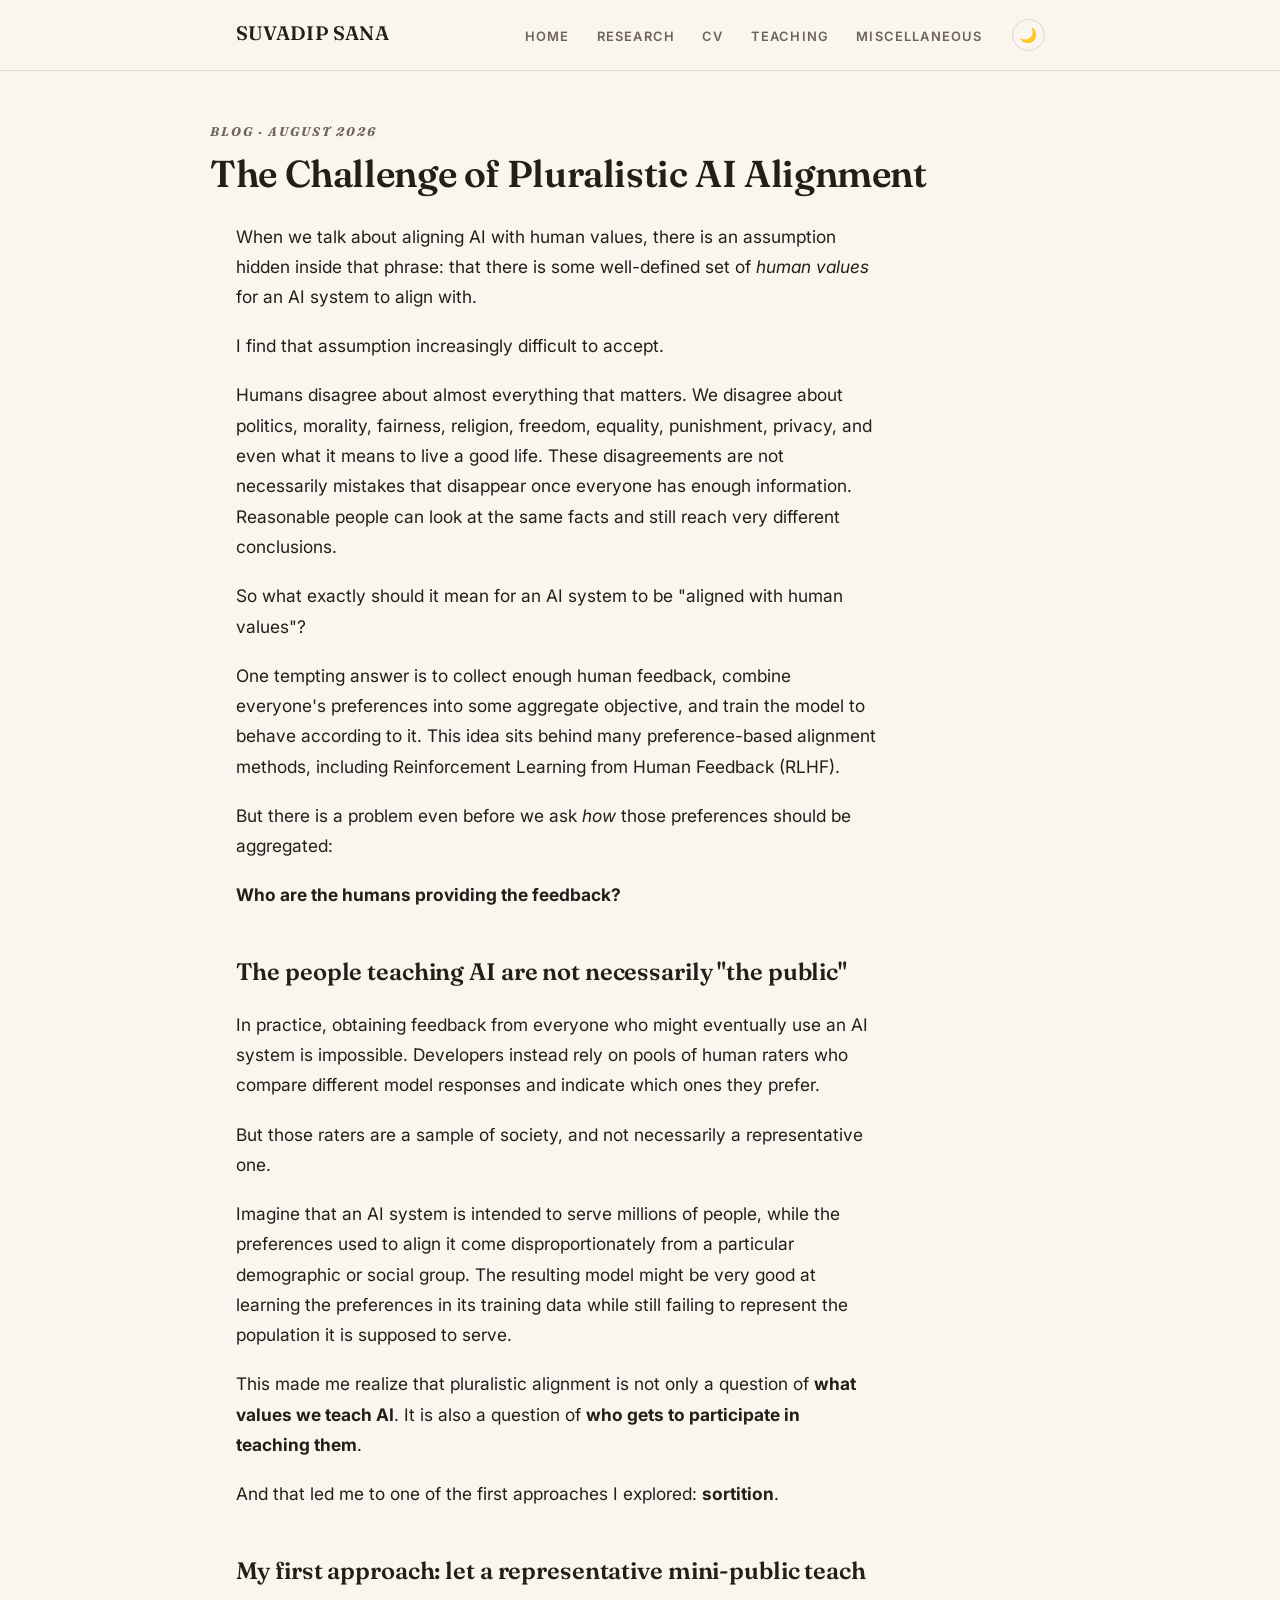
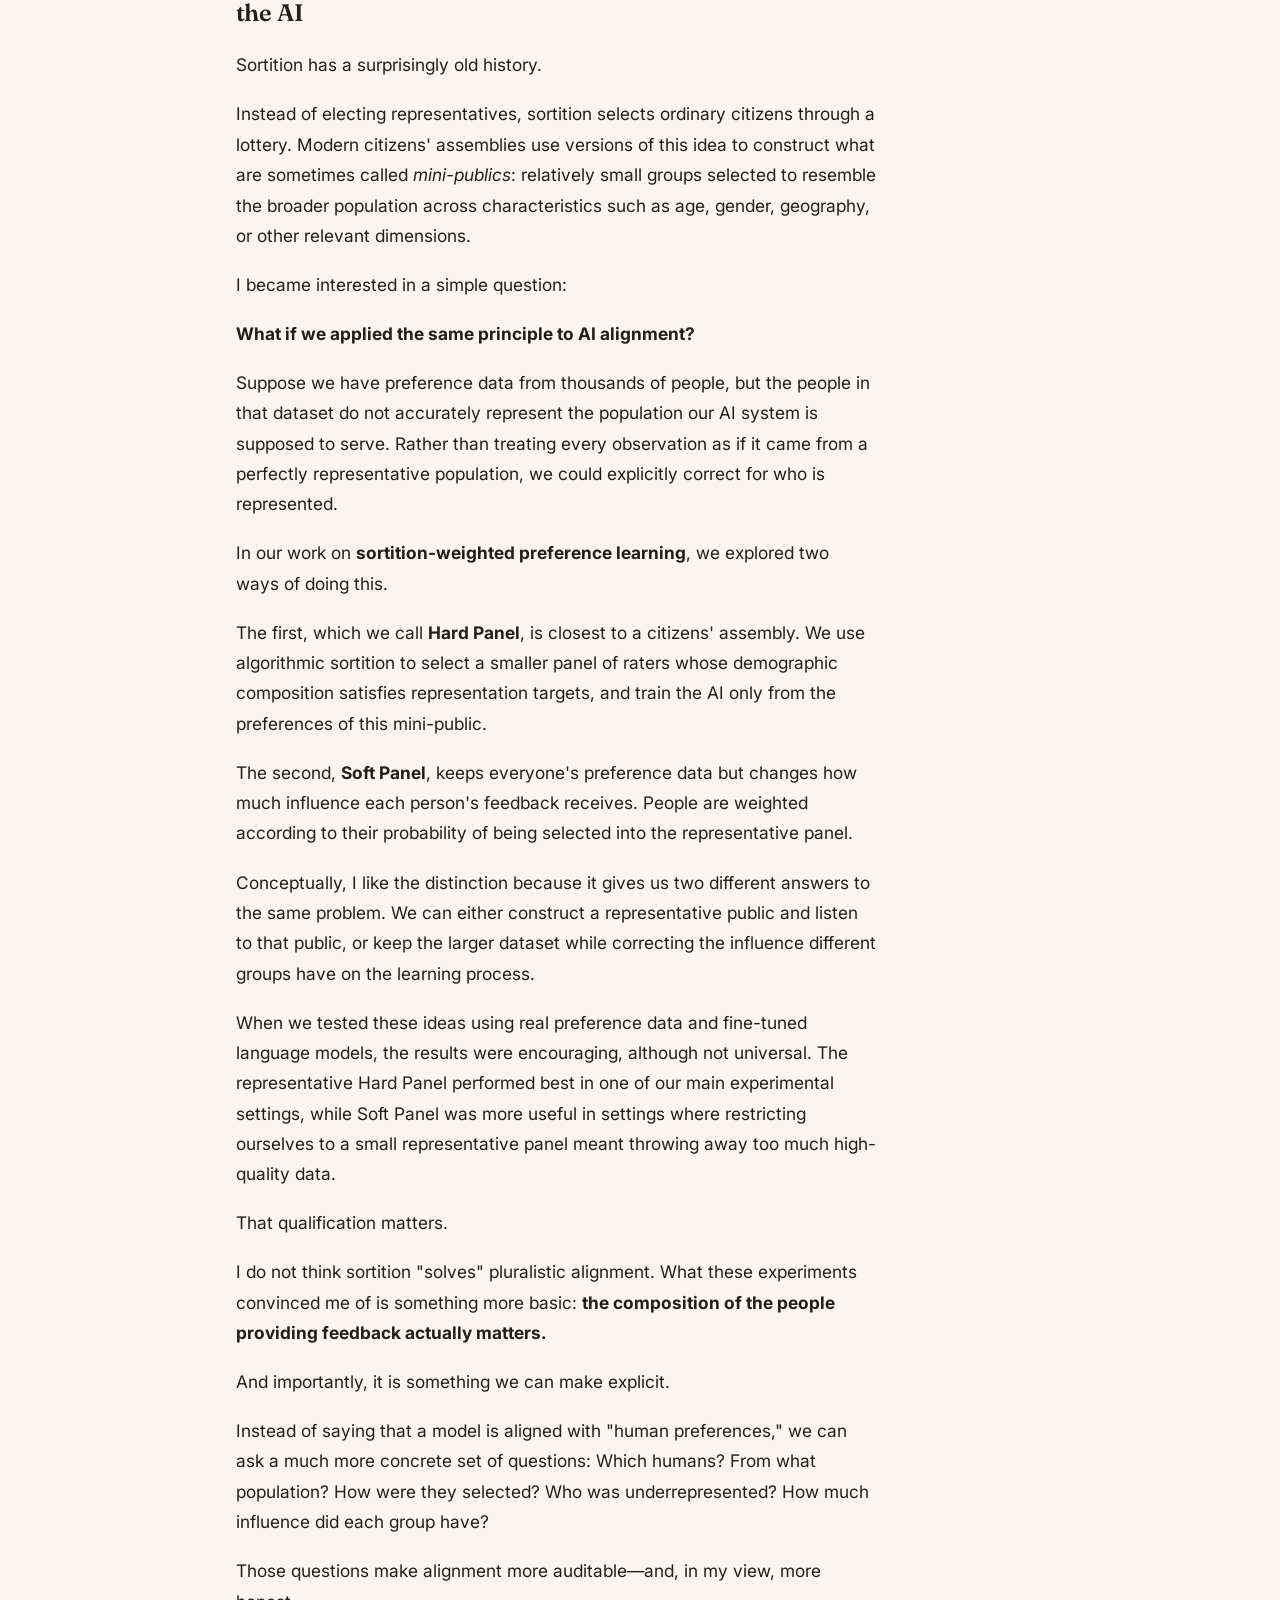
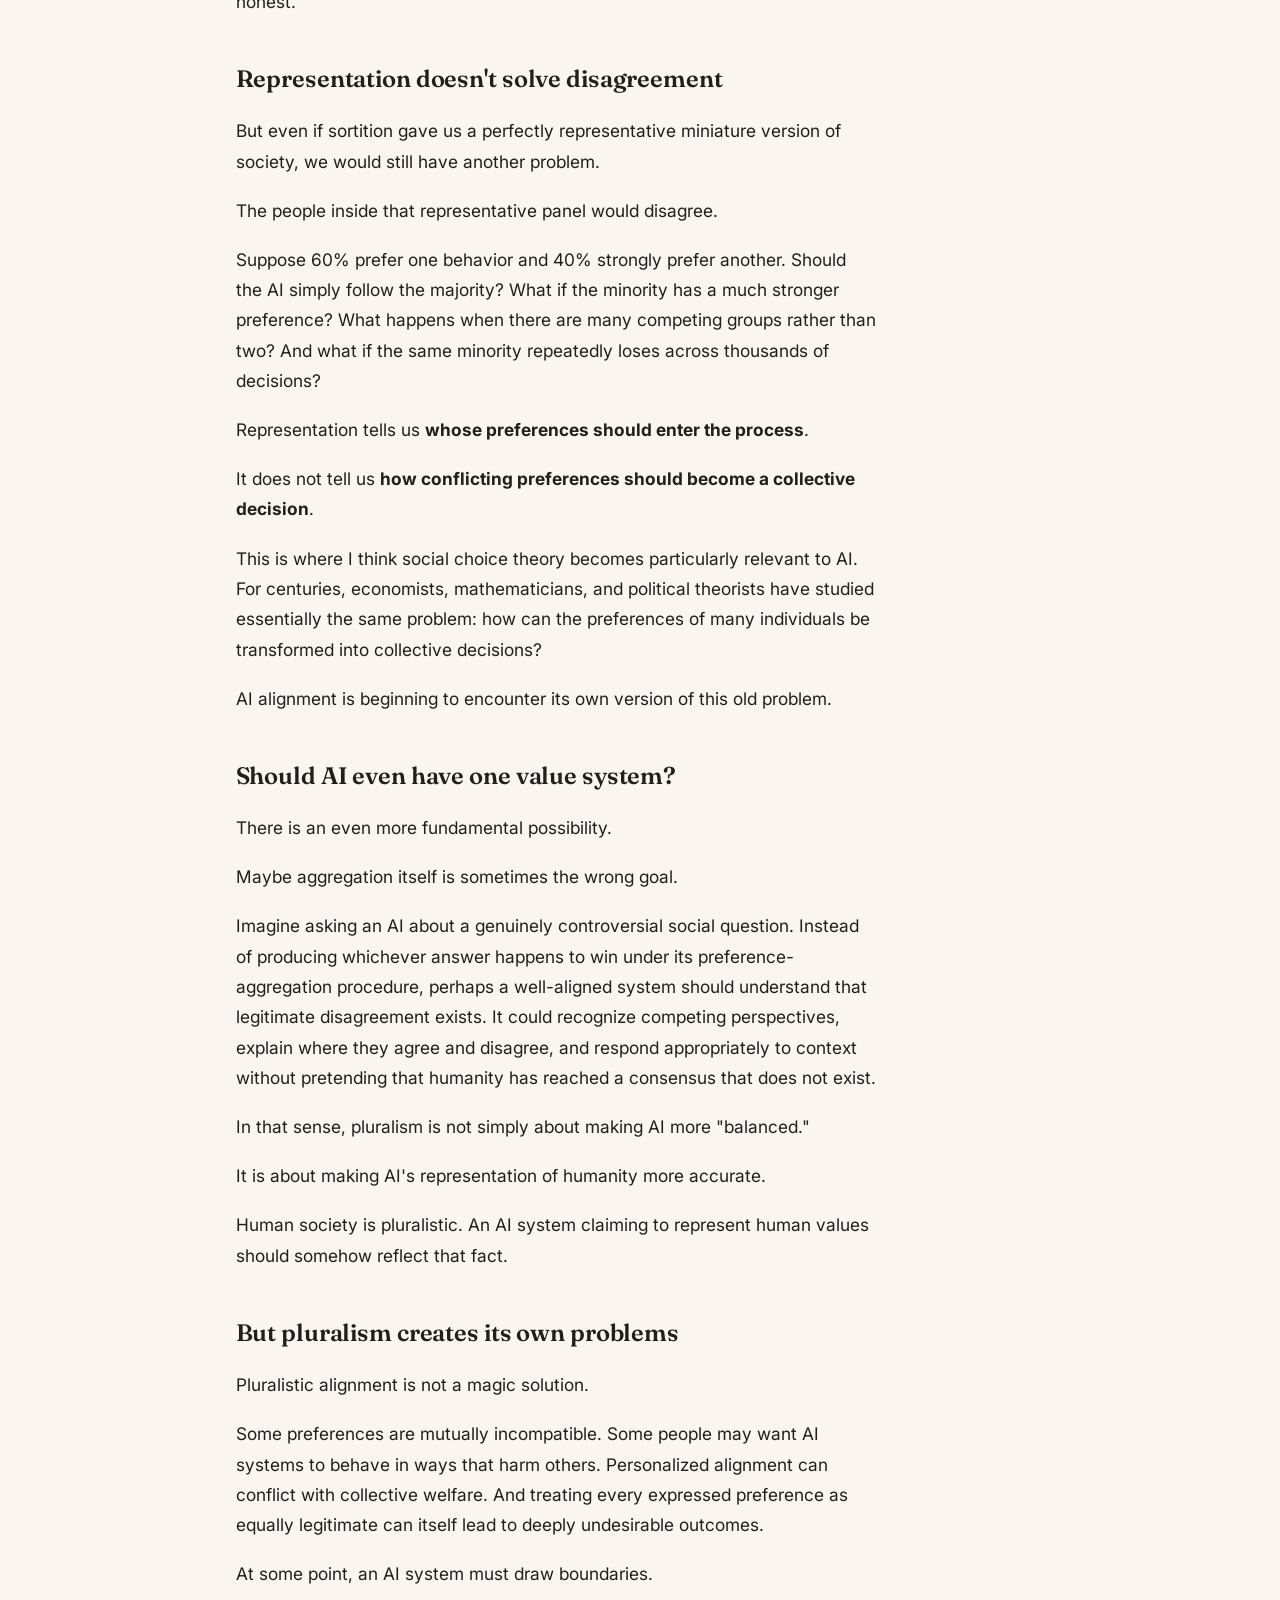
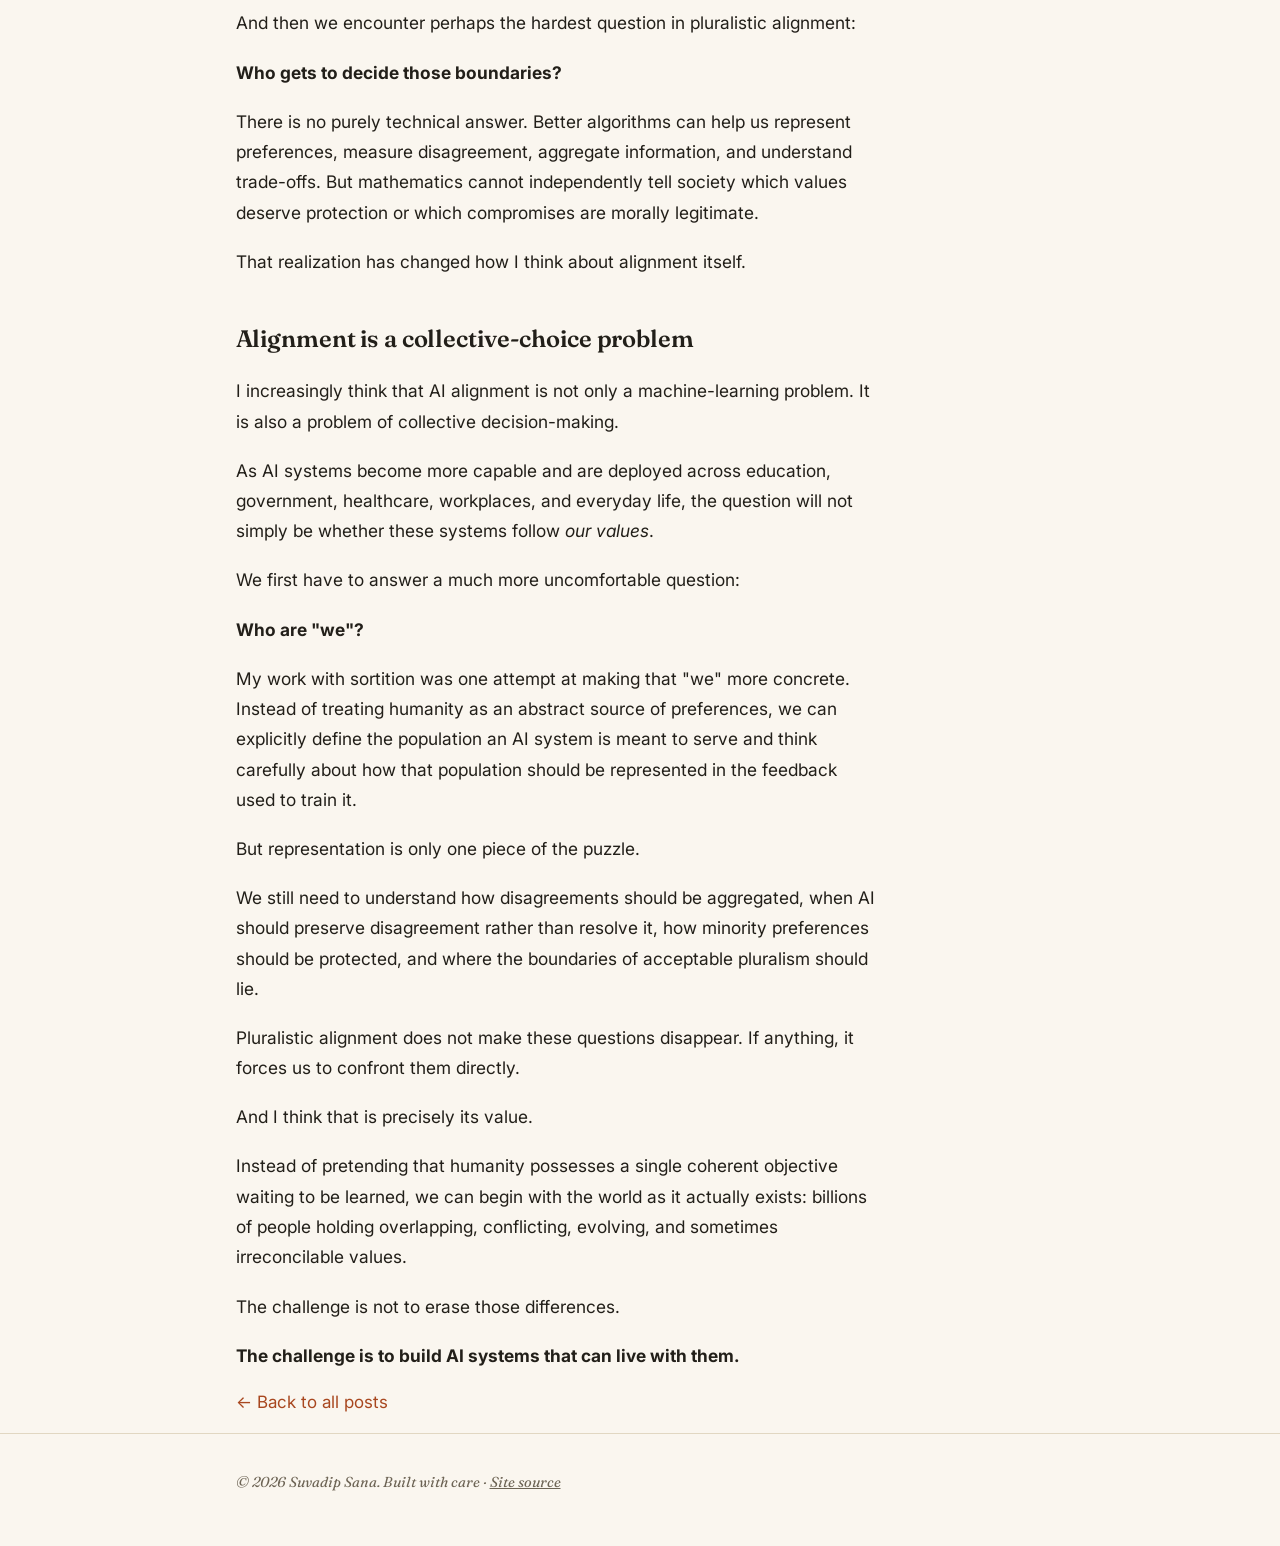
==== blog-the-challenge-of-pluralistic-ai-alignment.html @ 84a06a5b "Publish first real blog post: The Challenge of Pluralistic AI Alignment - Formatted Suvadip's own es" ====
<!DOCTYPE html>
<html lang="en">
<head>
<meta charset="utf-8" />
<script>
  (function () {
    try {
      var t = localStorage.getItem("theme");
      if (t) document.documentElement.setAttribute("data-theme", t);
    } catch (e) {}
  })();
</script>
<meta name="viewport" content="width=device-width, initial-scale=1" />
<title>The Challenge of Pluralistic AI Alignment — Suvadip Sana</title>
<meta name="description" content="On pluralistic AI alignment, representative sampling via sortition, and the deeper question of who gets to decide what an aligned AI should value." />
<link rel="icon" type="image/svg+xml" href="favicon.svg" />
<link rel="apple-touch-icon" href="prof_profile_pic.jpeg" />
<meta property="og:type" content="article" />
<meta property="og:title" content="The Challenge of Pluralistic AI Alignment — Suvadip Sana" />
<meta property="og:description" content="On pluralistic AI alignment, representative sampling via sortition, and the deeper question of who gets to decide what an aligned AI should value." />
<meta property="og:url" content="https://suvadip2776.github.io/Suvadip_Website/blog-the-challenge-of-pluralistic-ai-alignment.html" />
<meta property="og:image" content="https://suvadip2776.github.io/Suvadip_Website/prof_profile_pic.jpeg" />
<meta name="twitter:card" content="summary" />
<meta name="twitter:title" content="The Challenge of Pluralistic AI Alignment — Suvadip Sana" />
<meta name="twitter:description" content="On pluralistic AI alignment, representative sampling via sortition, and the deeper question of who gets to decide what an aligned AI should value." />
<meta name="twitter:image" content="https://suvadip2776.github.io/Suvadip_Website/prof_profile_pic.jpeg" />
<link rel="preconnect" href="https://fonts.googleapis.com" />
<link rel="preconnect" href="https://fonts.gstatic.com" crossorigin />
<link href="https://fonts.googleapis.com/css2?family=Fraunces:ital,opsz,wght@0,9..144,400;0,9..144,600;1,9..144,500&family=Inter:wght@400;500;600;700&display=swap" rel="stylesheet" />
<link rel="stylesheet" href="style.css" />
</head>
<body>

<nav class="site-nav">
  <div class="wrap">
    <a href="index.html" class="brand">Suvadip Sana</a>
    <div class="nav-right">
      <ul>
        <li><a href="index.html">Home</a></li>
        <li><a href="research.html">Research</a></li>
        <li><a href="cv.html">CV</a></li>
        <li><a href="teaching.html">Teaching</a></li>
        <li><a href="miscellaneous.html">Miscellaneous</a></li>
      </ul>
      <button type="button" class="theme-toggle" data-theme-toggle aria-label="Toggle dark mode">🌙</button>
    </div>
  </div>
</nav>

<header class="wrap page-header">
  <p class="eyebrow">Blog · August 2026</p>
  <h1>The Challenge of Pluralistic AI Alignment</h1>
</header>

<main class="wrap">

  <article class="prose">
    <p>When we talk about aligning AI with human values, there is an assumption hidden inside that phrase: that there is some well-defined set of <em>human values</em> for an AI system to align with.</p>

    <p>I find that assumption increasingly difficult to accept.</p>

    <p>Humans disagree about almost everything that matters. We disagree about politics, morality, fairness, religion, freedom, equality, punishment, privacy, and even what it means to live a good life. These disagreements are not necessarily mistakes that disappear once everyone has enough information. Reasonable people can look at the same facts and still reach very different conclusions.</p>

    <p>So what exactly should it mean for an AI system to be "aligned with human values"?</p>

    <p>One tempting answer is to collect enough human feedback, combine everyone's preferences into some aggregate objective, and train the model to behave according to it. This idea sits behind many preference-based alignment methods, including Reinforcement Learning from Human Feedback (RLHF).</p>

    <p>But there is a problem even before we ask <em>how</em> those preferences should be aggregated:</p>

    <p><strong>Who are the humans providing the feedback?</strong></p>

    <h2>The people teaching AI are not necessarily "the public"</h2>

    <p>In practice, obtaining feedback from everyone who might eventually use an AI system is impossible. Developers instead rely on pools of human raters who compare different model responses and indicate which ones they prefer.</p>

    <p>But those raters are a sample of society, and not necessarily a representative one.</p>

    <p>Imagine that an AI system is intended to serve millions of people, while the preferences used to align it come disproportionately from a particular demographic or social group. The resulting model might be very good at learning the preferences in its training data while still failing to represent the population it is supposed to serve.</p>

    <p>This made me realize that pluralistic alignment is not only a question of <strong>what values we teach AI</strong>. It is also a question of <strong>who gets to participate in teaching them</strong>.</p>

    <p>And that led me to one of the first approaches I explored: <strong>sortition</strong>.</p>

    <h2>My first approach: let a representative mini-public teach the AI</h2>

    <p>Sortition has a surprisingly old history.</p>

    <p>Instead of electing representatives, sortition selects ordinary citizens through a lottery. Modern citizens' assemblies use versions of this idea to construct what are sometimes called <em>mini-publics</em>: relatively small groups selected to resemble the broader population across characteristics such as age, gender, geography, or other relevant dimensions.</p>

    <p>I became interested in a simple question:</p>

    <p><strong>What if we applied the same principle to AI alignment?</strong></p>

    <p>Suppose we have preference data from thousands of people, but the people in that dataset do not accurately represent the population our AI system is supposed to serve. Rather than treating every observation as if it came from a perfectly representative population, we could explicitly correct for who is represented.</p>

    <p>In our work on <strong>sortition-weighted preference learning</strong>, we explored two ways of doing this.</p>

    <p>The first, which we call <strong>Hard Panel</strong>, is closest to a citizens' assembly. We use algorithmic sortition to select a smaller panel of raters whose demographic composition satisfies representation targets, and train the AI only from the preferences of this mini-public.</p>

    <p>The second, <strong>Soft Panel</strong>, keeps everyone's preference data but changes how much influence each person's feedback receives. People are weighted according to their probability of being selected into the representative panel.</p>

    <p>Conceptually, I like the distinction because it gives us two different answers to the same problem. We can either construct a representative public and listen to that public, or keep the larger dataset while correcting the influence different groups have on the learning process.</p>

    <p>When we tested these ideas using real preference data and fine-tuned language models, the results were encouraging, although not universal. The representative Hard Panel performed best in one of our main experimental settings, while Soft Panel was more useful in settings where restricting ourselves to a small representative panel meant throwing away too much high-quality data.</p>

    <p>That qualification matters.</p>

    <p>I do not think sortition "solves" pluralistic alignment. What these experiments convinced me of is something more basic: <strong>the composition of the people providing feedback actually matters.</strong></p>

    <p>And importantly, it is something we can make explicit.</p>

    <p>Instead of saying that a model is aligned with "human preferences," we can ask a much more concrete set of questions: Which humans? From what population? How were they selected? Who was underrepresented? How much influence did each group have?</p>

    <p>Those questions make alignment more auditable—and, in my view, more honest.</p>

    <h2>Representation doesn't solve disagreement</h2>

    <p>But even if sortition gave us a perfectly representative miniature version of society, we would still have another problem.</p>

    <p>The people inside that representative panel would disagree.</p>

    <p>Suppose 60% prefer one behavior and 40% strongly prefer another. Should the AI simply follow the majority? What if the minority has a much stronger preference? What happens when there are many competing groups rather than two? And what if the same minority repeatedly loses across thousands of decisions?</p>

    <p>Representation tells us <strong>whose preferences should enter the process</strong>.</p>

    <p>It does not tell us <strong>how conflicting preferences should become a collective decision</strong>.</p>

    <p>This is where I think social choice theory becomes particularly relevant to AI. For centuries, economists, mathematicians, and political theorists have studied essentially the same problem: how can the preferences of many individuals be transformed into collective decisions?</p>

    <p>AI alignment is beginning to encounter its own version of this old problem.</p>

    <h2>Should AI even have one value system?</h2>

    <p>There is an even more fundamental possibility.</p>

    <p>Maybe aggregation itself is sometimes the wrong goal.</p>

    <p>Imagine asking an AI about a genuinely controversial social question. Instead of producing whichever answer happens to win under its preference-aggregation procedure, perhaps a well-aligned system should understand that legitimate disagreement exists. It could recognize competing perspectives, explain where they agree and disagree, and respond appropriately to context without pretending that humanity has reached a consensus that does not exist.</p>

    <p>In that sense, pluralism is not simply about making AI more "balanced."</p>

    <p>It is about making AI's representation of humanity more accurate.</p>

    <p>Human society is pluralistic. An AI system claiming to represent human values should somehow reflect that fact.</p>

    <h2>But pluralism creates its own problems</h2>

    <p>Pluralistic alignment is not a magic solution.</p>

    <p>Some preferences are mutually incompatible. Some people may want AI systems to behave in ways that harm others. Personalized alignment can conflict with collective welfare. And treating every expressed preference as equally legitimate can itself lead to deeply undesirable outcomes.</p>

    <p>At some point, an AI system must draw boundaries.</p>

    <p>And then we encounter perhaps the hardest question in pluralistic alignment:</p>

    <p><strong>Who gets to decide those boundaries?</strong></p>

    <p>There is no purely technical answer. Better algorithms can help us represent preferences, measure disagreement, aggregate information, and understand trade-offs. But mathematics cannot independently tell society which values deserve protection or which compromises are morally legitimate.</p>

    <p>That realization has changed how I think about alignment itself.</p>

    <h2>Alignment is a collective-choice problem</h2>

    <p>I increasingly think that AI alignment is not only a machine-learning problem. It is also a problem of collective decision-making.</p>

    <p>As AI systems become more capable and are deployed across education, government, healthcare, workplaces, and everyday life, the question will not simply be whether these systems follow <em>our values</em>.</p>

    <p>We first have to answer a much more uncomfortable question:</p>

    <p><strong>Who are "we"?</strong></p>

    <p>My work with sortition was one attempt at making that "we" more concrete. Instead of treating humanity as an abstract source of preferences, we can explicitly define the population an AI system is meant to serve and think carefully about how that population should be represented in the feedback used to train it.</p>

    <p>But representation is only one piece of the puzzle.</p>

    <p>We still need to understand how disagreements should be aggregated, when AI should preserve disagreement rather than resolve it, how minority preferences should be protected, and where the boundaries of acceptable pluralism should lie.</p>

    <p>Pluralistic alignment does not make these questions disappear. If anything, it forces us to confront them directly.</p>

    <p>And I think that is precisely its value.</p>

    <p>Instead of pretending that humanity possesses a single coherent objective waiting to be learned, we can begin with the world as it actually exists: billions of people holding overlapping, conflicting, evolving, and sometimes irreconcilable values.</p>

    <p>The challenge is not to erase those differences.</p>

    <p><strong>The challenge is to build AI systems that can live with them.</strong></p>
  </article>

  <p><a href="blog.html">← Back to all posts</a></p>

</main>

<footer>
  <div class="wrap">
    &copy; 2026 Suvadip Sana. Built with care ·
    <a href="https://github.com/Suvadip2776/Suvadip_Website">Site source</a>
  </div>
</footer>

<button type="button" class="back-to-top" aria-label="Back to top">↑</button>
<script src="script.js" defer></script>
</body>
</html>
---- style.css ----
/* ---------------------------------------------------------
   Suvadip Sana — personal academic site
   Elegant editorial theme: serif display type, warm parchment
   palette, hairline rules in place of boxed cards.
   --------------------------------------------------------- */

:root {
  --bg: #faf6ef;
  --bg-soft: #f2ebdd;
  --text: #221f19;
  --text-soft: #6d6455;
  --border: #e1d7c2;
  --accent: #a8471f;
  --accent-soft: #f3e2d2;
  --tag-text: #7a4326;
  --shadow: 0 1px 2px rgba(60, 43, 20, 0.05), 0 2px 6px rgba(60, 43, 20, 0.06);
  --font-serif: "Fraunces", "Iowan Old Style", Georgia, "Times New Roman", serif;
  --font-sans: "Inter", -apple-system, BlinkMacSystemFont, "Segoe UI", Roboto,
    Helvetica, Arial, sans-serif;
  --max-width: 860px;
  font-size: 17px;
}

@media (prefers-color-scheme: dark) {
  :root:not([data-theme="light"]) {
    --bg: #1c1710;
    --bg-soft: #251f16;
    --text: #f1ebe0;
    --text-soft: #ada08b;
    --border: #3b3323;
    --accent: #e08a4f;
    --accent-soft: #382a1b;
    --tag-text: #e0a06a;
    --shadow: 0 1px 2px rgba(0, 0, 0, 0.3), 0 2px 8px rgba(0, 0, 0, 0.4);
  }
}

:root[data-theme="dark"] {
  --bg: #1c1710;
  --bg-soft: #251f16;
  --text: #f1ebe0;
  --text-soft: #ada08b;
  --border: #3b3323;
  --accent: #e08a4f;
  --accent-soft: #382a1b;
  --tag-text: #e0a06a;
  --shadow: 0 1px 2px rgba(0, 0, 0, 0.3), 0 2px 8px rgba(0, 0, 0, 0.4);
}

:root[data-theme="light"] {
  --bg: #faf6ef;
  --bg-soft: #f2ebdd;
  --text: #221f19;
  --text-soft: #6d6455;
  --border: #e1d7c2;
  --accent: #a8471f;
  --accent-soft: #f3e2d2;
  --tag-text: #7a4326;
  --shadow: 0 1px 2px rgba(60, 43, 20, 0.05), 0 2px 6px rgba(60, 43, 20, 0.06);
}

* {
  box-sizing: border-box;
}

html {
  scroll-behavior: smooth;
}

body {
  margin: 0;
  background: var(--bg);
  color: var(--text);
  font-family: var(--font-sans);
  line-height: 1.65;
  -webkit-font-smoothing: antialiased;
}

a {
  color: var(--accent);
  text-decoration: none;
}

a:hover {
  text-decoration: underline;
}

.wrap {
  max-width: var(--max-width);
  margin: 0 auto;
  padding: 0 1.5rem;
}

/* ---------- Nav ---------- */

.site-nav {
  position: sticky;
  top: 0;
  z-index: 10;
  background: color-mix(in srgb, var(--bg) 92%, transparent);
  backdrop-filter: saturate(140%) blur(8px);
  border-bottom: 1px solid var(--border);
  transition: box-shadow 0.2s ease;
}

.site-nav.scrolled {
  box-shadow: 0 2px 10px rgba(40, 28, 12, 0.06);
}

.site-nav .wrap {
  display: flex;
  align-items: center;
  justify-content: space-between;
  flex-wrap: wrap;
  gap: 0.5rem 1.5rem;
  padding-top: 1rem;
  padding-bottom: 1rem;
}

.site-nav .brand {
  font-family: var(--font-serif);
  font-weight: 600;
  font-size: 1.15rem;
  color: var(--text);
  letter-spacing: 0.01em;
}

.site-nav .brand:hover {
  text-decoration: none;
  color: var(--accent);
}

.nav-right {
  display: flex;
  align-items: center;
  gap: 1.75rem;
  flex-wrap: wrap;
}

.site-nav ul {
  list-style: none;
  display: flex;
  gap: 1.6rem;
  margin: 0;
  padding: 0;
  flex-wrap: wrap;
}

.site-nav a {
  color: var(--text-soft);
  font-size: 0.76rem;
  font-weight: 600;
  text-transform: uppercase;
  letter-spacing: 0.09em;
  padding-bottom: 3px;
  border-bottom: 1px solid transparent;
}

.site-nav a:hover {
  color: var(--accent);
  text-decoration: none;
}

.site-nav a.current {
  color: var(--accent);
  border-bottom-color: var(--accent);
}

.theme-toggle {
  display: inline-flex;
  align-items: center;
  justify-content: center;
  width: 1.9rem;
  height: 1.9rem;
  border-radius: 50%;
  border: 1px solid var(--border);
  background: transparent;
  color: var(--text);
  font-size: 0.85rem;
  line-height: 1;
  cursor: pointer;
  padding: 0;
}

.theme-toggle:hover {
  border-color: var(--accent);
}

/* ---------- Hero ---------- */

.hero {
  padding: 4rem 0 2.5rem;
  display: flex;
  gap: 2.75rem;
  align-items: center;
  flex-wrap: wrap;
}

.hero img {
  width: 164px;
  height: 164px;
  object-fit: cover;
  border-radius: 50%;
  border: 1px solid var(--border);
  outline: 1px solid var(--accent);
  outline-offset: 7px;
  flex-shrink: 0;
  transition: outline-offset 0.25s ease;
}

.hero img:hover {
  outline-offset: 10px;
}

.hero .intro {
  flex: 1;
  min-width: 280px;
}

.eyebrow {
  font-family: var(--font-sans);
  text-transform: uppercase;
  letter-spacing: 0.16em;
  font-size: 0.74rem;
  font-weight: 700;
  color: var(--accent);
  margin: 0 0 0.7rem;
}

.hero h1 {
  font-family: var(--font-serif);
  font-weight: 600;
  font-size: clamp(2.2rem, 4.6vw, 3.1rem);
  line-height: 1.05;
  letter-spacing: -0.01em;
  margin: 0 0 0.4rem;
}

.hero .role {
  color: var(--text-soft);
  font-family: var(--font-serif);
  font-style: italic;
  font-weight: 500;
  font-size: 1.15rem;
  margin-bottom: 1.2rem;
}

.lede {
  border-left: 2px solid var(--accent);
  padding-left: 1.1rem;
  font-size: 1.02rem;
}

.links-row {
  display: flex;
  flex-wrap: wrap;
  align-items: center;
  gap: 0.5rem 1.2rem;
  margin-top: 1.3rem;
}

.pill {
  display: inline-flex;
  align-items: center;
  color: var(--text);
  font-family: var(--font-sans);
  font-size: 0.78rem;
  font-weight: 700;
  text-transform: uppercase;
  letter-spacing: 0.07em;
  border-bottom: 1px solid transparent;
  padding-bottom: 2px;
}

.pill:hover {
  color: var(--accent);
  border-bottom-color: var(--accent);
  text-decoration: none;
}

/* ---------- Sections ---------- */

main {
  padding-bottom: 4rem;
}

section {
  margin-top: 2.8rem;
}

section > h2 {
  font-family: var(--font-serif);
  font-weight: 600;
  font-size: 1.5rem;
  letter-spacing: -0.005em;
  margin: 0 0 1.5rem;
  padding-bottom: 0.7rem;
  border-bottom: none;
  position: relative;
}

section > h2::after {
  content: "";
  position: absolute;
  left: 0;
  bottom: 0;
  width: 44px;
  height: 3px;
  background: var(--accent);
}

h1,
h2,
h3 {
  color: var(--text);
}

.page-header {
  padding: 3rem 0 0.6rem;
}

.page-header h1 {
  font-family: var(--font-serif);
  font-weight: 600;
  font-size: 2.2rem;
  margin: 0 0 0.4rem;
  letter-spacing: -0.01em;
}

.page-header p {
  color: var(--text-soft);
  margin: 0;
  font-style: italic;
  font-family: var(--font-serif);
}

.tag-list {
  display: flex;
  flex-wrap: wrap;
  gap: 0.6rem;
  list-style: none;
  margin: 0;
  padding: 0;
}

.tag-list li {
  border: 1px solid var(--border);
  color: var(--text-soft);
  padding: 0.32rem 0.75rem;
  font-family: var(--font-sans);
  font-size: 0.76rem;
  font-weight: 600;
  text-transform: uppercase;
  letter-spacing: 0.06em;
}

.news-list {
  list-style: none;
  margin: 0;
  padding: 0;
}

.news-list li {
  display: flex;
  gap: 1.1rem;
  padding: 0.75rem 0;
  border-bottom: 1px solid var(--border);
  font-size: 0.96rem;
}

.news-list li:first-child {
  border-top: 1px solid var(--border);
}

.news-list .date {
  flex-shrink: 0;
  width: 4em;
  color: var(--text-soft);
  font-family: var(--font-serif);
  font-style: italic;
  font-size: 0.92rem;
  padding-top: 0.1rem;
}

/* ---------- Publication / entry rows ---------- */

.entry {
  padding: 1.3rem 0;
  border-top: 1px solid var(--border);
  margin-bottom: 0;
  transition: padding-left 0.2s ease, box-shadow 0.2s ease;
}

.entry:last-child {
  border-bottom: 1px solid var(--border);
}

.entry:hover {
  padding-left: 0.6rem;
  box-shadow: inset 3px 0 0 var(--accent);
}

.entry.hidden {
  display: none;
}

.pub-section.hidden {
  display: none;
}

.entry-title {
  font-family: var(--font-serif);
  font-weight: 600;
  font-size: 1.15rem;
  margin: 0 0 0.3rem;
}

.entry-authors {
  color: var(--text-soft);
  font-size: 0.9rem;
  margin: 0 0 0.15rem;
}

.entry-authors .me {
  color: var(--text);
  font-weight: 700;
}

.entry-venue {
  font-size: 0.82rem;
  font-style: normal;
  text-transform: uppercase;
  letter-spacing: 0.05em;
  color: var(--text-soft);
  margin: 0.35rem 0 0.5rem;
}

.badge {
  display: inline-block;
  background: transparent;
  border: 1px solid var(--accent);
  color: var(--accent);
  padding: 0.08rem 0.5rem;
  font-size: 0.68rem;
  font-weight: 700;
  font-style: normal;
  text-transform: uppercase;
  letter-spacing: 0.07em;
  margin-right: 0.5rem;
}

.entry-links a {
  font-size: 0.78rem;
  font-weight: 700;
  text-transform: uppercase;
  letter-spacing: 0.06em;
  margin-right: 1.2rem;
}

/* ---------- Filter row ---------- */

.filter-row {
  display: flex;
  flex-wrap: wrap;
  gap: 1.6rem;
  margin: 0 0 2rem;
  border-bottom: 1px solid var(--border);
}

.filter-btn {
  background: transparent;
  border: none;
  border-bottom: 2px solid transparent;
  color: var(--text-soft);
  font-family: var(--font-sans);
  font-size: 0.78rem;
  font-weight: 700;
  text-transform: uppercase;
  letter-spacing: 0.07em;
  padding: 0 0 0.8rem;
  cursor: pointer;
  transition: color 0.15s ease, border-color 0.15s ease;
}

.filter-btn:hover {
  color: var(--accent);
}

.filter-btn.active {
  color: var(--accent);
  border-bottom-color: var(--accent);
}

/* ---------- Simple lists (education, awards, talks) ---------- */

.simple-list {
  list-style: none;
  margin: 0;
  padding: 0;
}

.simple-list li {
  display: flex;
  gap: 1.2rem;
  padding: 0.85rem 0;
  border-bottom: 1px solid var(--border);
  font-size: 0.95rem;
  align-items: baseline;
}

.simple-list li:first-child {
  border-top: 1px solid var(--border);
}

.simple-list .when {
  flex-shrink: 0;
  width: 8.5em;
  color: var(--text-soft);
  font-family: var(--font-serif);
  font-style: italic;
  font-size: 0.92rem;
}

.simple-list .what strong {
  color: var(--text);
  font-weight: 700;
}

.simple-list .what .meta {
  display: block;
  color: var(--text-soft);
  font-size: 0.87rem;
  margin-top: 0.15rem;
}

/* ---------- Blog / prose / placeholders ---------- */

.post-list {
  list-style: none;
  margin: 0;
  padding: 0;
}

.post-list li {
  display: flex;
  align-items: baseline;
  justify-content: space-between;
  gap: 1.2rem;
  padding: 0.9rem 0;
  border-bottom: 1px solid var(--border);
}

.post-list li:first-child {
  border-top: 1px solid var(--border);
}

.post-list a {
  font-family: var(--font-serif);
  font-weight: 600;
  font-size: 1.05rem;
  color: var(--text);
}

.post-list a:hover {
  color: var(--accent);
}

.post-list .post-date {
  flex-shrink: 0;
  font-family: var(--font-serif);
  font-style: italic;
  font-size: 0.85rem;
  color: var(--text-soft);
}

.prose {
  max-width: 640px;
  font-size: 1.02rem;
  line-height: 1.75;
  color: var(--text);
}

.prose p {
  margin: 0 0 1.1rem;
}

.prose p:last-child {
  margin-bottom: 0;
}

.prose h2 {
  font-family: var(--font-serif);
  font-weight: 600;
  font-size: 1.4rem;
  letter-spacing: -0.005em;
  margin: 2.4rem 0 1rem;
}

.prose strong {
  color: var(--text);
  font-weight: 700;
}

.prose em {
  font-style: italic;
}

.placeholder-note {
  font-family: var(--font-serif);
  font-style: italic;
  color: var(--text-soft);
}

/* ---------- Skills grid ---------- */

.skills-grid {
  display: grid;
  grid-template-columns: repeat(auto-fit, minmax(220px, 1fr));
  gap: 1.4rem;
}

.skills-grid .block h3 {
  font-family: var(--font-sans);
  font-size: 0.78rem;
  text-transform: uppercase;
  letter-spacing: 0.08em;
  font-weight: 700;
  color: var(--accent);
  margin: 0 0 0.5rem;
}

/* ---------- CV subsection helper ---------- */

.subhead {
  font-family: var(--font-serif);
  font-style: italic;
  font-size: 1.05rem;
  color: var(--text);
  margin: 1.8rem 0 0.8rem;
}

section > .subhead:first-of-type {
  margin-top: 0;
}

/* ---------- Job market banner ---------- */

.jobmarket {
  margin-top: 1.8rem;
  padding: 1.1rem 0;
  border-top: 1px solid var(--border);
  border-bottom: 1px solid var(--border);
  text-align: center;
  font-family: var(--font-serif);
  font-style: italic;
  font-size: 1.08rem;
  color: var(--text);
}

.jobmarket::before {
  content: "◆";
  display: block;
  color: var(--accent);
  font-size: 0.55rem;
  margin-bottom: 0.6rem;
}

.jobmarket strong {
  font-style: normal;
  font-weight: 700;
  color: var(--accent);
}

.jobmarket a {
  font-weight: 600;
}

/* ---------- Typewriter ---------- */

.typewriter {
  border-right: 2px solid var(--accent);
  padding-right: 3px;
}

@media (prefers-reduced-motion: no-preference) {
  .typewriter {
    animation: caret 0.9s steps(1) infinite;
  }
}

@keyframes caret {
  50% {
    border-color: transparent;
  }
}

/* ---------- Journey (horizontal timeline strip) ---------- */

.journey {
  padding-bottom: 0.5rem;
}

.h-timeline {
  position: relative;
  display: flex;
  gap: 1.75rem;
  margin-top: 1.5rem;
  padding-bottom: 0.75rem;
  overflow-x: auto;
  scroll-snap-type: x proximity;
}

.h-timeline::before {
  content: "";
  position: absolute;
  left: 0;
  right: 0;
  top: 5px;
  height: 1px;
  background: var(--border);
}

.h-timeline-item {
  position: relative;
  flex: 1 0 140px;
  text-align: center;
  scroll-snap-align: start;
  transition: transform 0.2s ease;
}

.h-timeline-dot {
  display: block;
  width: 10px;
  height: 10px;
  margin: 0 auto 1.1rem;
  background: var(--accent);
  border-radius: 50%;
  box-shadow: 0 0 0 6px var(--bg);
  position: relative;
  z-index: 1;
  transition: transform 0.2s ease;
}

.h-timeline-year {
  display: block;
  font-family: var(--font-serif);
  font-weight: 600;
  font-size: 2.3rem;
  line-height: 1;
  letter-spacing: -0.01em;
  color: var(--text);
  transition: color 0.2s ease;
}

.h-timeline-label {
  margin: 0.5rem auto 0;
  max-width: 170px;
  font-family: var(--font-sans);
  font-size: 0.84rem;
  line-height: 1.4;
  color: var(--text-soft);
}

.h-timeline-item:hover .h-timeline-dot {
  transform: scale(1.35);
}

.h-timeline-item:hover .h-timeline-year {
  color: var(--accent);
}

@media (max-width: 640px) {
  .h-timeline-year {
    font-size: 1.8rem;
  }
  .h-timeline-item {
    flex: 1 0 120px;
  }
}

/* ---------- Footer ---------- */

footer {
  border-top: 1px solid var(--border);
  padding: 2.2rem 0 3rem;
  color: var(--text-soft);
  font-size: 0.85rem;
  font-style: italic;
  font-family: var(--font-serif);
}

footer a {
  color: var(--text-soft);
  text-decoration: underline;
}

@media (max-width: 520px) {
  .hero {
    text-align: center;
    justify-content: center;
  }
  .hero .links-row,
  .hero .role {
    justify-content: center;
  }
  .lede {
    text-align: left;
  }
  .links-row {
    justify-content: center;
  }
  .simple-list li,
  .news-list li {
    flex-direction: column;
    gap: 0.15rem;
  }
  .simple-list .when,
  .news-list .date {
    width: auto;
  }
}

/* ---------- Back to top ---------- */

.back-to-top {
  position: fixed;
  right: 1.25rem;
  bottom: 1.25rem;
  width: 2.5rem;
  height: 2.5rem;
  border-radius: 50%;
  border: 1px solid var(--border);
  background: var(--bg);
  color: var(--text);
  font-size: 1.05rem;
  cursor: pointer;
  box-shadow: var(--shadow);
  opacity: 0;
  transform: translateY(8px);
  pointer-events: none;
  transition: opacity 0.2s ease, transform 0.2s ease, border-color 0.2s ease;
  z-index: 20;
}

.back-to-top.visible {
  opacity: 1;
  transform: none;
  pointer-events: auto;
}

.back-to-top:hover {
  border-color: var(--accent);
  color: var(--accent);
}

/* ---------- Print ---------- */

@media print {
  .site-nav,
  footer,
  .jobmarket,
  .theme-toggle,
  .back-to-top,
  .filter-row {
    display: none !important;
  }
  body {
    background: #ffffff;
    color: #000000;
  }
  a {
    color: #000000;
    text-decoration: underline;
  }
  .entry,
  .simple-list li {
    break-inside: avoid;
  }
  .entry:hover {
    padding-left: 0;
    box-shadow: none;
  }
  main {
    max-width: 100%;
  }
}
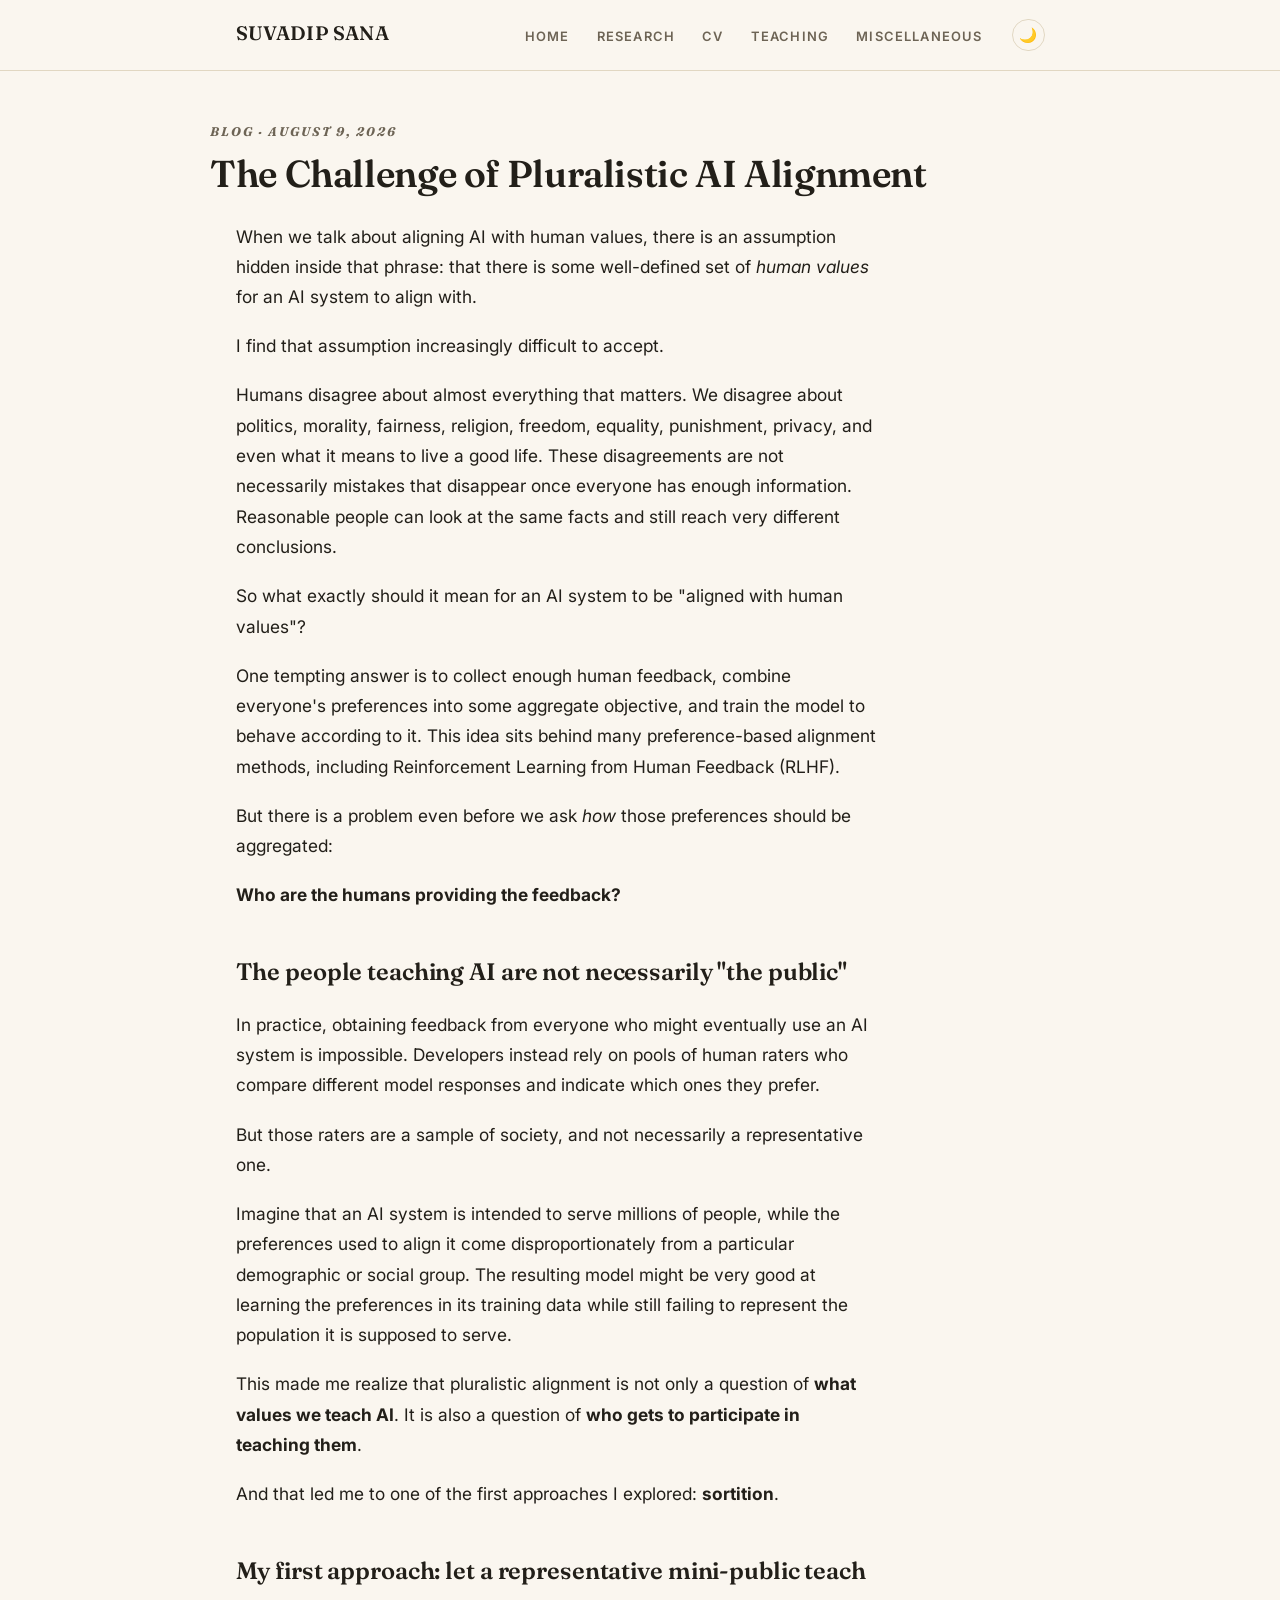
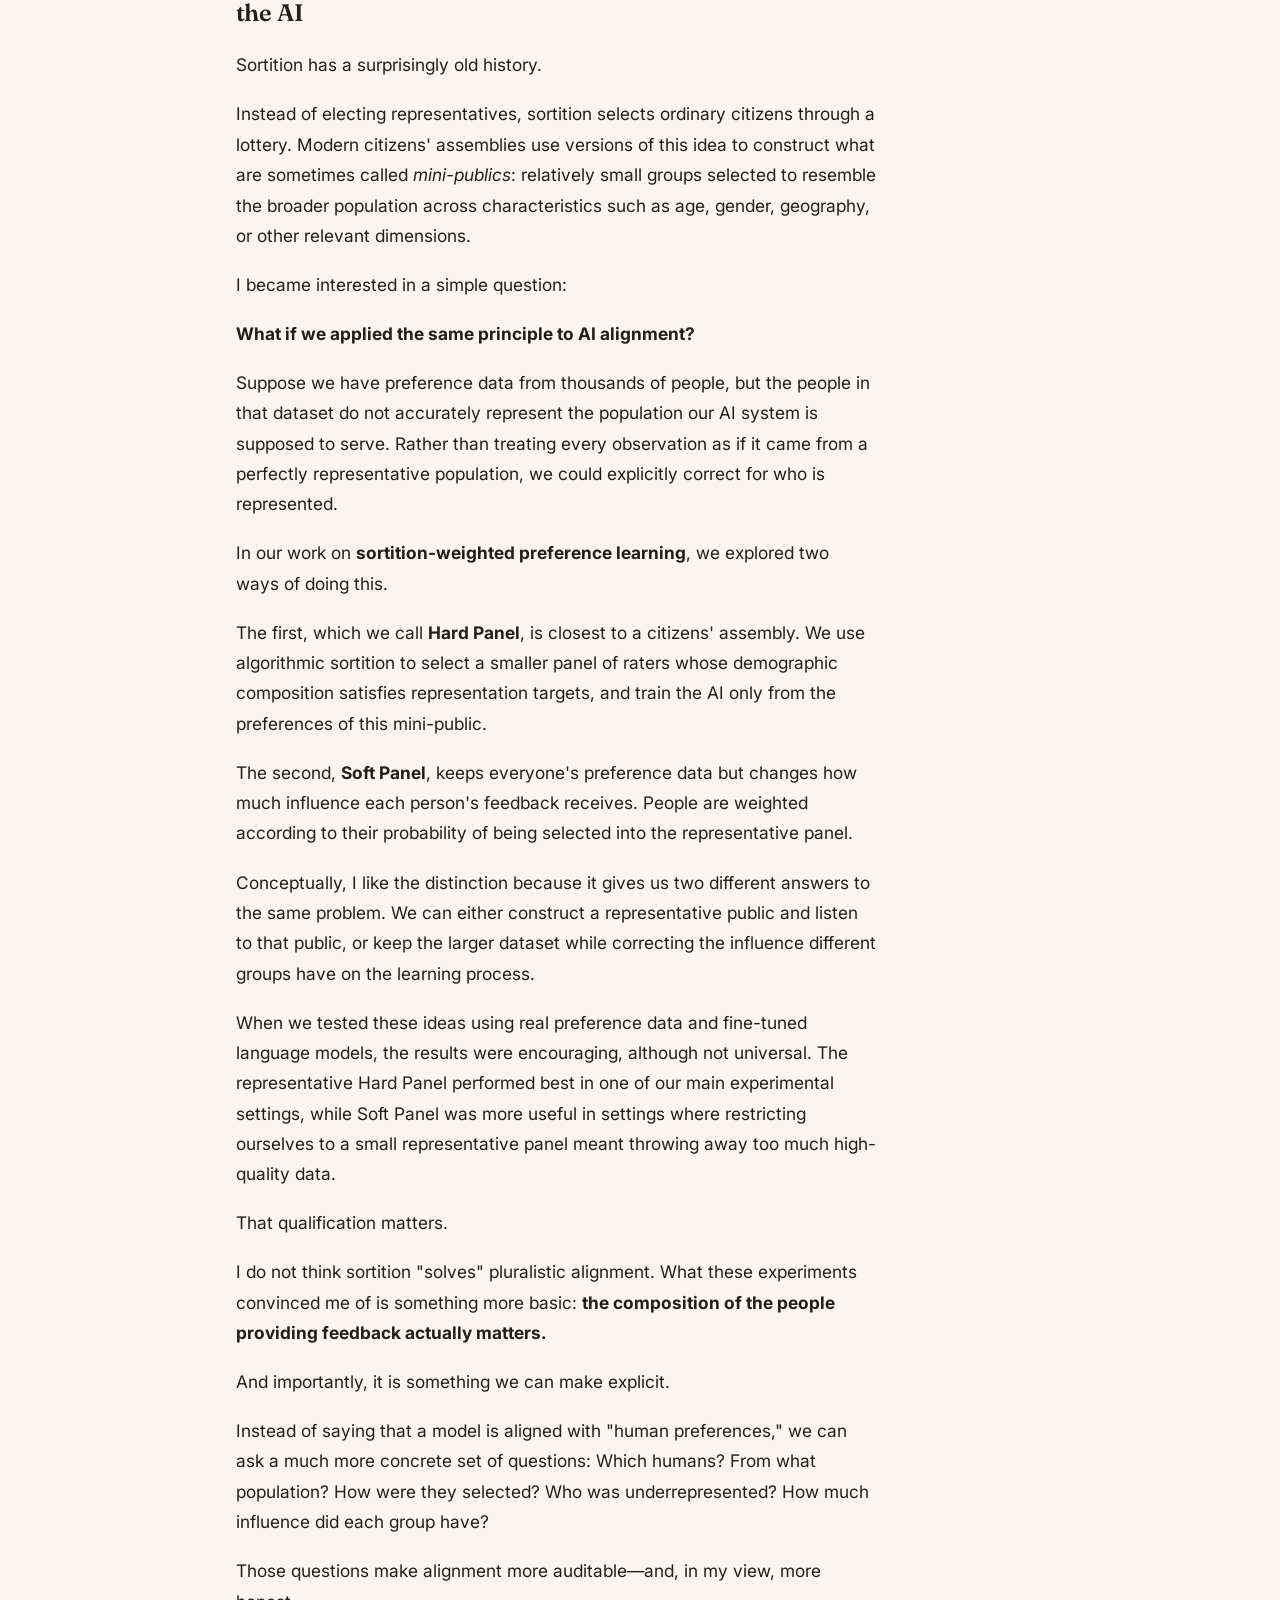
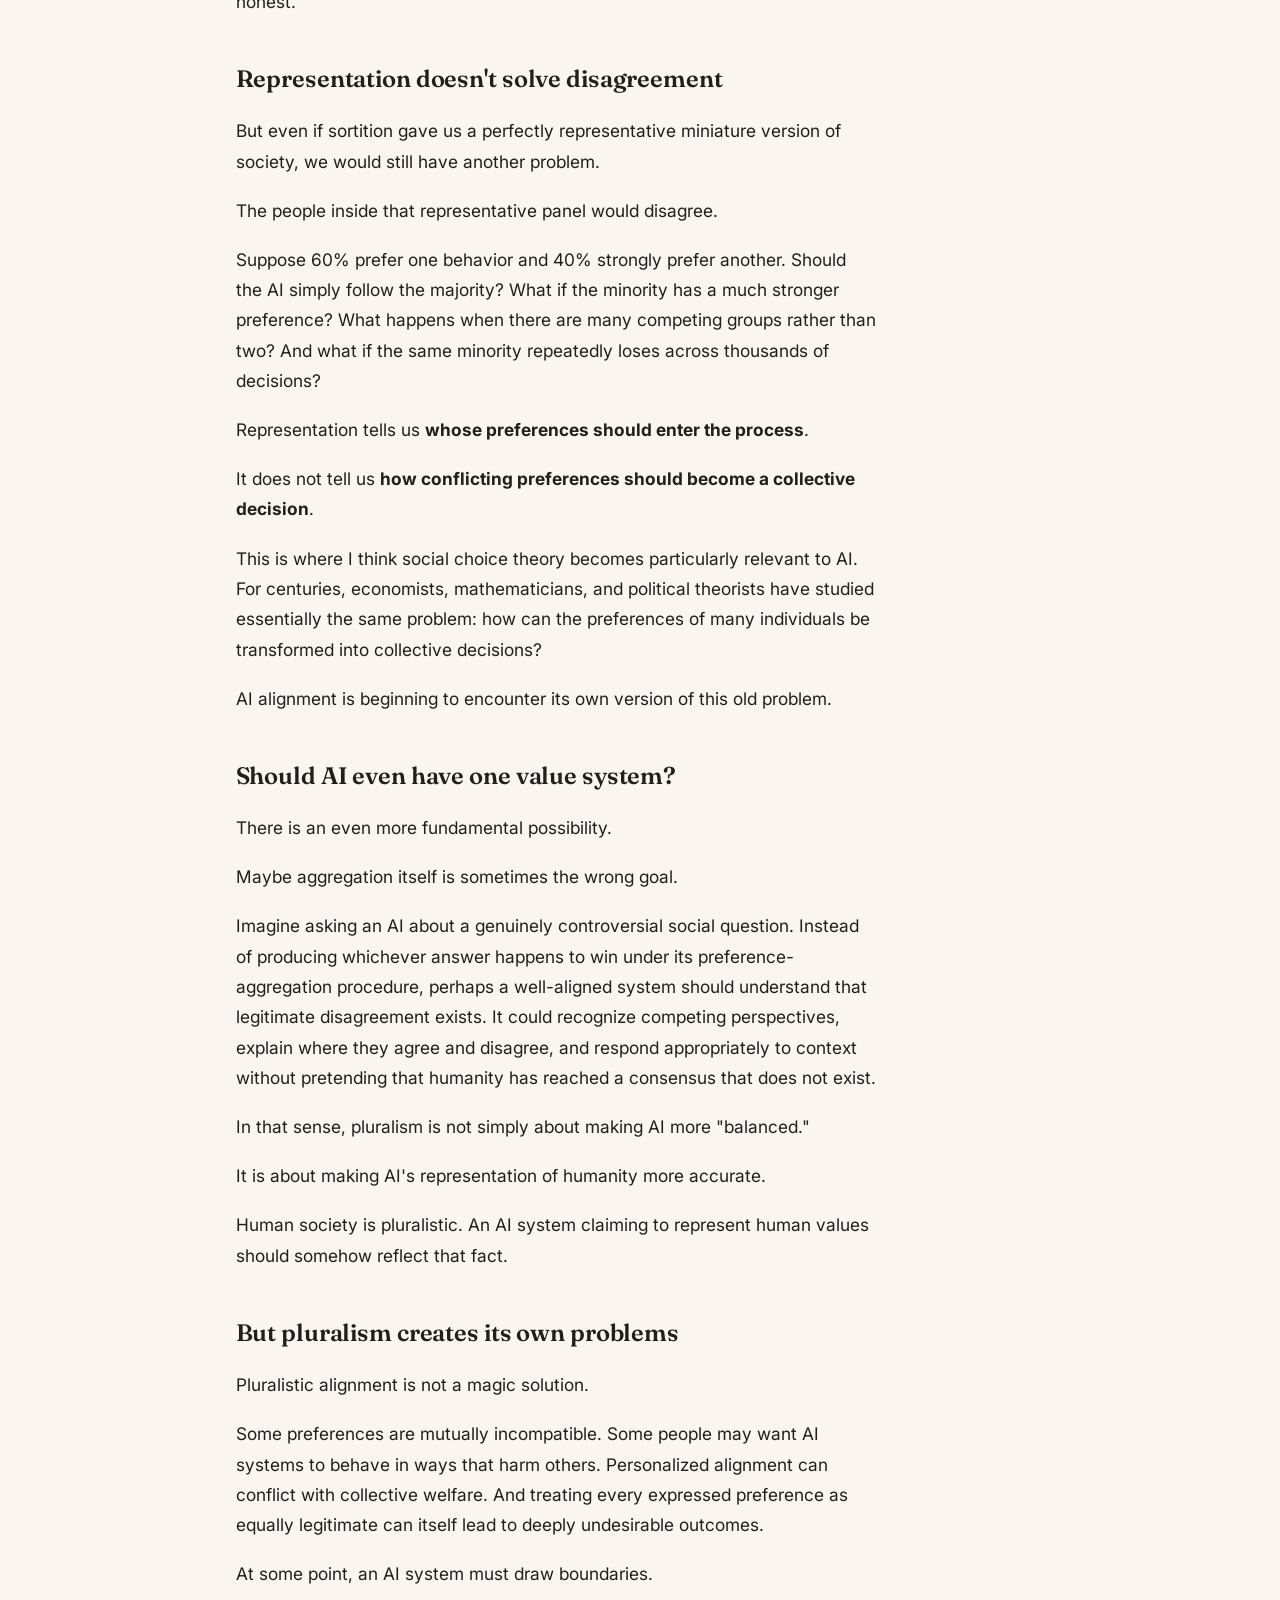
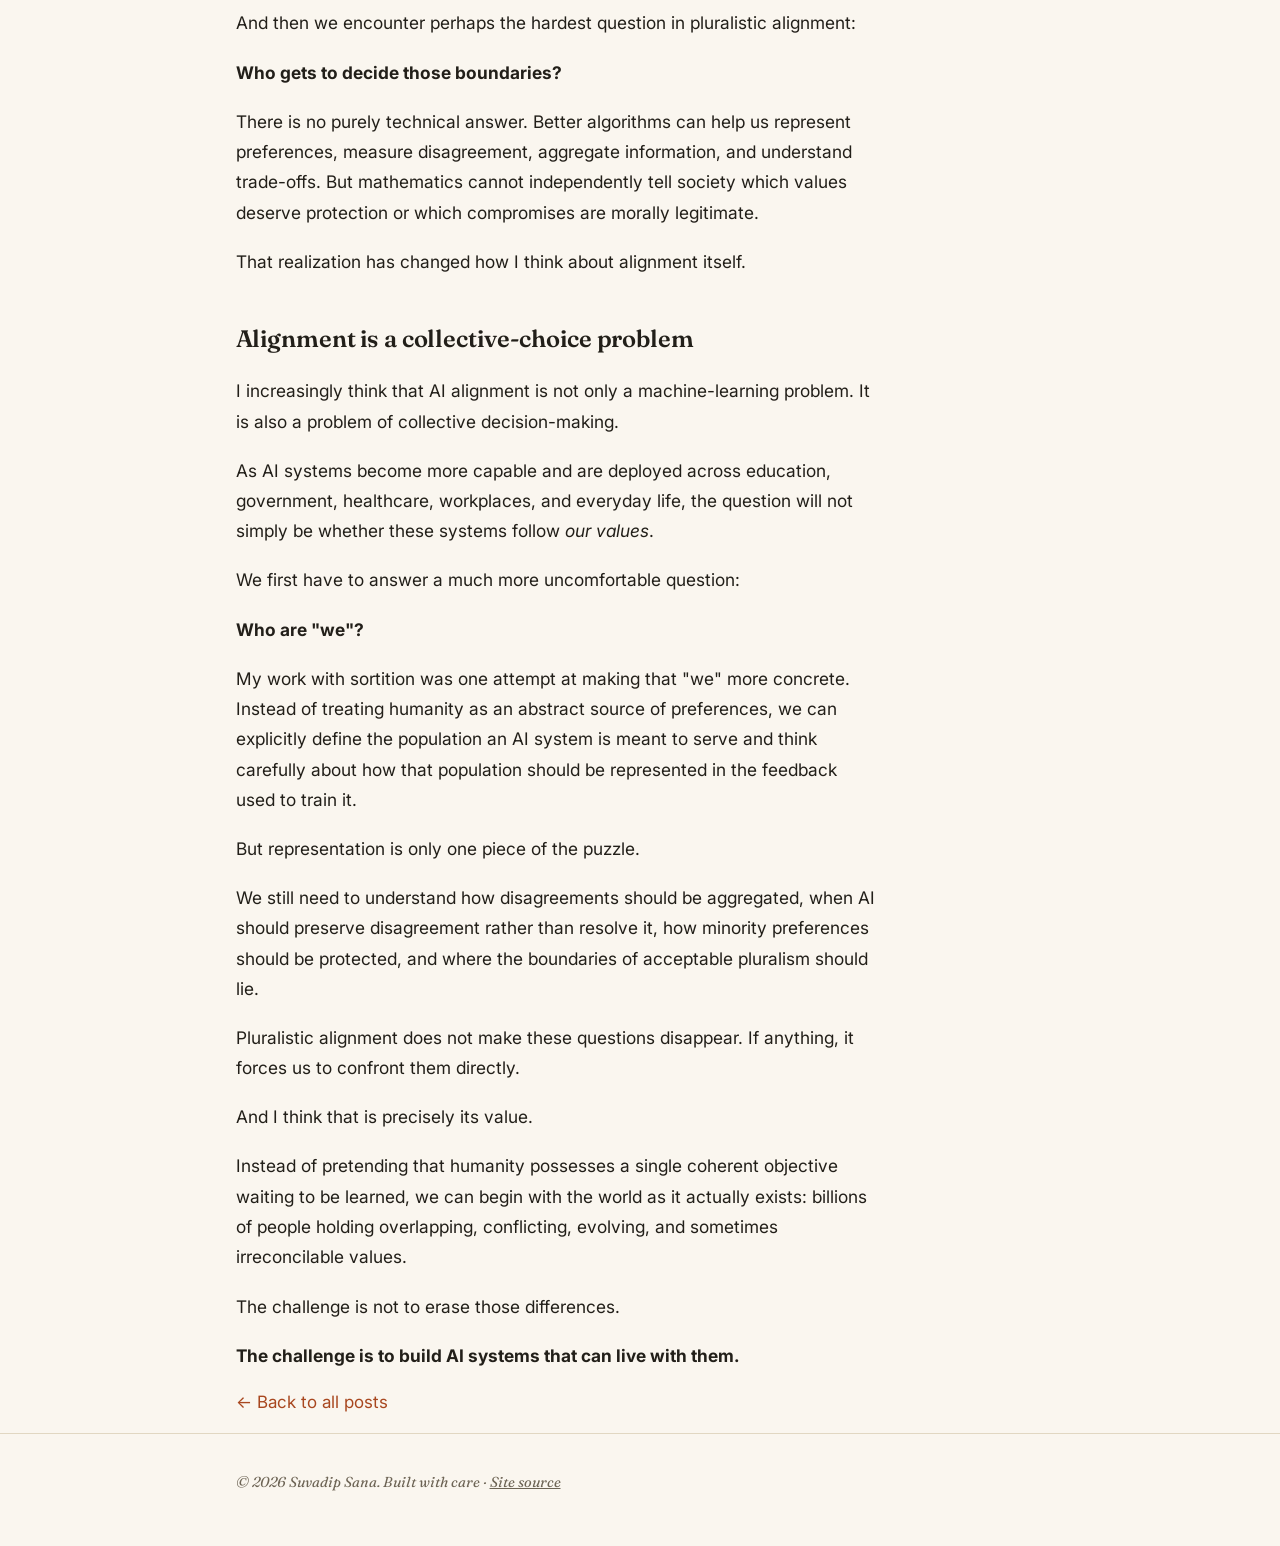
==== commit b0fb83c0: "Add exact post date and richer blog list entries - Post date now reads 'August 9, 2026' on the post " ====
--- a/blog-the-challenge-of-pluralistic-ai-alignment.html
+++ b/blog-the-challenge-of-pluralistic-ai-alignment.html
@@ -48,7 +48,7 @@
 </nav>
 
 <header class="wrap page-header">
-  <p class="eyebrow">Blog · August 2026</p>
+  <p class="eyebrow">Blog · August 9, 2026</p>
   <h1>The Challenge of Pluralistic AI Alignment</h1>
 </header>
 
--- a/style.css
+++ b/style.css
@@ -542,16 +542,25 @@
 }
 
 .post-list li {
+  padding: 1rem 0;
+  border-bottom: 1px solid var(--border);
+  transition: padding-left 0.2s ease, box-shadow 0.2s ease;
+}
+
+.post-list li:first-child {
+  border-top: 1px solid var(--border);
+}
+
+.post-list li:hover {
+  padding-left: 0.6rem;
+  box-shadow: inset 3px 0 0 var(--accent);
+}
+
+.post-list-row {
   display: flex;
   align-items: baseline;
   justify-content: space-between;
   gap: 1.2rem;
-  padding: 0.9rem 0;
-  border-bottom: 1px solid var(--border);
-}
-
-.post-list li:first-child {
-  border-top: 1px solid var(--border);
 }
 
 .post-list a {
@@ -571,6 +580,14 @@
   font-style: italic;
   font-size: 0.85rem;
   color: var(--text-soft);
+}
+
+.post-list .post-excerpt {
+  margin: 0.4rem 0 0;
+  max-width: 560px;
+  color: var(--text-soft);
+  font-size: 0.88rem;
+  line-height: 1.5;
 }
 
 .prose {
